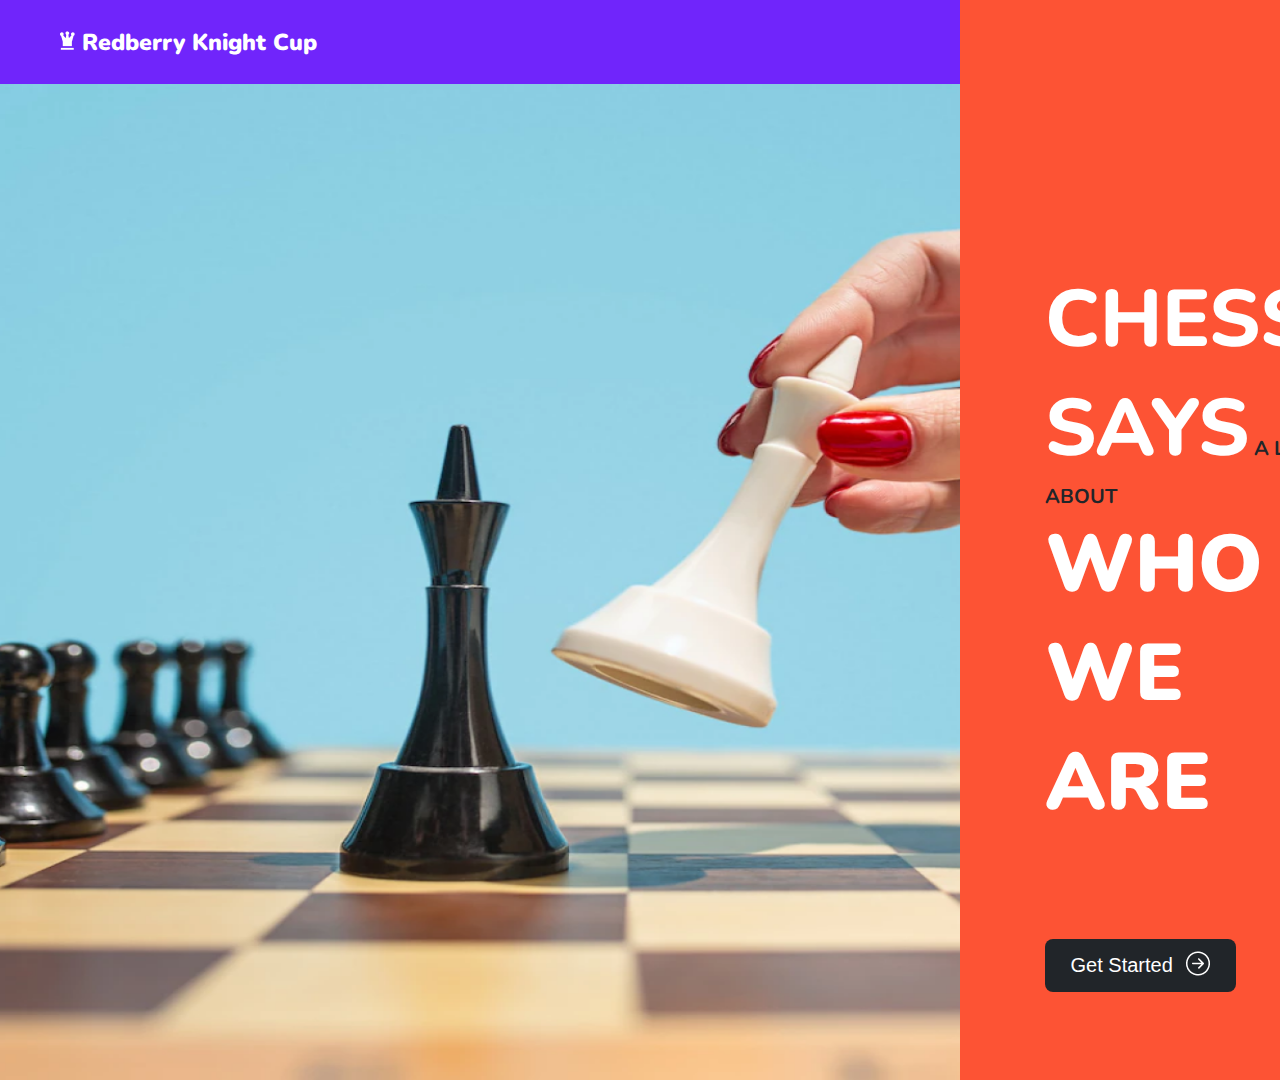
==== index.html @ a1aae418 "I just improved first page and changed second page's left side" ====
<!DOCTYPE html>
<html lang="en">
  <head>
    <meta charset="UTF-8" />
    <meta http-equiv="X-UA-Compatible" content="IE=edge" />
    <meta name="viewport" content="width=device-width, initial-scale=1.0" />
    <title>Document</title>
    <link rel="stylesheet" href="css/style.css" />
  </head>
  <body>
    <div class="container">
      <div class="left-top">
        <h3><img src="/icons/Vector1.png" alt="logo" /> Redberry Knight Cup</h3>
      </div>

      <div class="right-top"></div>

      <div class="left-bottom">
        <img
          src="/images/Landing page- scrolling photo.png"
          alt="Landing page"
        />
      </div>

      <div class="right-bottom">
        <div class="text-block">
          <span id="text-1">CHESS SAYS</span>
          <span id="text-2">A LOT ABOUT</span>
          <div id="text-3">WHO WE ARE</div>
        </div>

        <div class="button-block">
          <button type="button" class="button" id="get-started">
            <span class="button-text">Get Started</span>
            <span class="button-icon">
              <img src="/icons/Vector2.png" alt="click" />
            </span>
          </button>
        </div>
      </div>
    </div>
    <script src="js/script.js"></script>
  </body>
</html>
---- css/style.css ----
@import url('https://fonts.googleapis.com/css2?family=Nunito:ital,wght@0,200;0,300;0,400;0,500;0,600;0,700;0,800;0,900;1,200;1,300;1,400;1,500;1,600;1,700;1,800;1,900&family=Roboto:wght@700&display=swap');

* {
    margin: 0;
    padding: 0;
    box-sizing: border-box;
  }

body{
    font-family: 'Nunito', sans-serif;
    height: 100vh;
    overflow: hidden;
}

.container{
    background-color: #FD5334;
   
    max-width: 1920px;
    height: 1080px;
    margin: 0 auto;
    display: grid;
    grid-template-columns: repeat(2,1fr);
    justify-items: stretch;
    align-items: stretch;
}

.left-top {
    background-color: #7025FB;
    height: 84px;
    display: flex;
    align-items: center;
    padding-left: 60px;
}
.left-top h3{
    color:#fff;
    font-size: 23px;
    font-weight: 900;
}

.left-bottom, .left-bottom img{
    width: 960px;
    height: 996px;
}

.text-block{
    margin-top: 181px;
    margin-left: 85px;
    font-size: 20px;
    font-weight: 700;
    color: #212529;
}

#text-1{
    font-size: 80px;
    color: #fff;
    font-weight: 800;
}

#text-3{
    font-size: 80px;
    color: #fff;
    font-weight: 900;
}

.button{
    margin-top: 102px;
    margin-left: 85px;
    background-color: #212529;
    border: 4px solid transparent;
    border-radius: 6px;
    width: 191px;
    height: 53px;
    border-radius: 8px;
    border:0;
}

.button-text, .button-icon{
    color: #fff;
    margin: 0 auto;
    vertical-align: middle;
    align-items: flex-start;
    font-size: 20px;
    font-weight: 400;
    font-family: sans-serif;
}
.button-icon{
    padding-left: 10px;
}
.button:hover{
    border: 4px solid #C2A5F9;
    width: 199px;
    height: 61px;
    margin-top: 98px;
    margin-left: 81px;
}
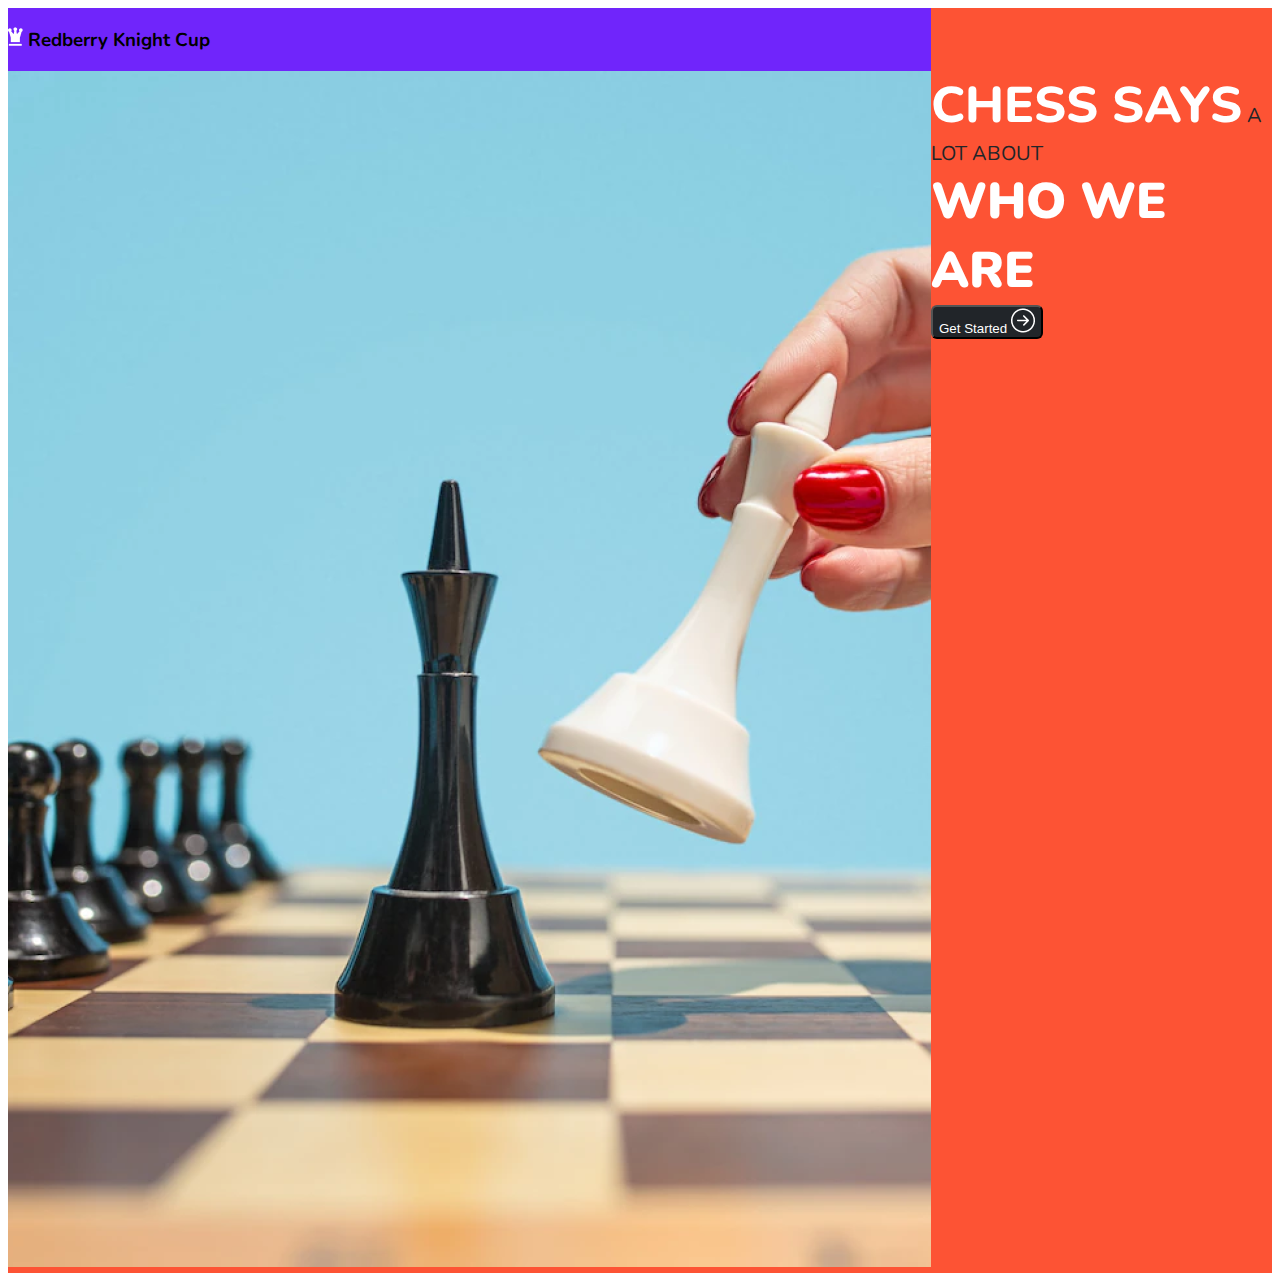
==== commit 04660cb1: "adding first page with get started button and small changes in other pages" ====
--- a/index.html
+++ b/index.html
@@ -1,44 +1,43 @@
-<!DOCTYPE html>
-<html lang="en">
-  <head>
-    <meta charset="UTF-8" />
-    <meta http-equiv="X-UA-Compatible" content="IE=edge" />
-    <meta name="viewport" content="width=device-width, initial-scale=1.0" />
-    <title>Document</title>
-    <link rel="stylesheet" href="css/style.css" />
-  </head>
-  <body>
-    <div class="container">
-      <div class="left-top">
-        <h3><img src="/icons/Vector1.png" alt="logo" /> Redberry Knight Cup</h3>
-      </div>
-
-      <div class="right-top"></div>
-
-      <div class="left-bottom">
-        <img
-          src="/images/Landing page- scrolling photo.png"
-          alt="Landing page"
-        />
-      </div>
-
-      <div class="right-bottom">
-        <div class="text-block">
-          <span id="text-1">CHESS SAYS</span>
-          <span id="text-2">A LOT ABOUT</span>
-          <div id="text-3">WHO WE ARE</div>
-        </div>
-
-        <div class="button-block">
-          <button type="button" class="button" id="get-started">
-            <span class="button-text">Get Started</span>
-            <span class="button-icon">
-              <img src="/icons/Vector2.png" alt="click" />
-            </span>
-          </button>
-        </div>
-      </div>
-    </div>
-    <script src="js/script.js"></script>
-  </body>
-</html>
+<!DOCTYPE html>
+<html lang="en">
+  <head>
+    <meta charset="UTF-8" />
+    <meta http-equiv="X-UA-Compatible" content="IE=edge" />
+    <meta name="viewport" content="width=device-width, initial-scale=1.0" />
+    <title>Document</title>
+    <link rel="stylesheet" href="css/style.css" />
+  </head>
+  <body>
+    <div class="container">
+      <div class="left-top">
+        <h3><img src="/icons/Vector1.png" alt="logo" /> Redberry Knight Cup</h3>
+      </div>
+
+      <div class="right-top"></div>
+
+      <div class="left-bottom">
+        <img
+          src="/images/Landing page- scrolling photo.png"
+          alt="Landing page"
+        />
+      </div>
+
+      <div class="right-bottom">
+        <div class="text-block">
+          <span id="text-1">CHESS SAYS</span>
+          <span id="text-2">A LOT ABOUT</span>
+          <div id="text-3">WHO WE ARE</div>
+        </div>
+
+        <div class="button-block">
+          <button type="button" class="button">
+            <span class="button-text">Get Started</span>
+            <span class="button-icon">
+              <img src="/icons/Vector2.png" alt="click" />
+            </span>
+          </button>
+        </div>
+      </div>
+    </div>
+  </body>
+</html>
--- a/css/style.css
+++ b/css/style.css
@@ -1,95 +1,50 @@
-@import url('https://fonts.googleapis.com/css2?family=Nunito:ital,wght@0,200;0,300;0,400;0,500;0,600;0,700;0,800;0,900;1,200;1,300;1,400;1,500;1,600;1,700;1,800;1,900&family=Roboto:wght@700&display=swap');
-
-* {
-    margin: 0;
-    padding: 0;
-    box-sizing: border-box;
-  }
-
-body{
-    font-family: 'Nunito', sans-serif;
-    height: 100vh;
-    overflow: hidden;
-}
-
-.container{
-    background-color: #FD5334;
-   
-    max-width: 1920px;
-    height: 1080px;
-    margin: 0 auto;
-    display: grid;
-    grid-template-columns: repeat(2,1fr);
-    justify-items: stretch;
-    align-items: stretch;
-}
-
-.left-top {
-    background-color: #7025FB;
-    height: 84px;
-    display: flex;
-    align-items: center;
-    padding-left: 60px;
-}
-.left-top h3{
-    color:#fff;
-    font-size: 23px;
-    font-weight: 900;
-}
-
-.left-bottom, .left-bottom img{
-    width: 960px;
-    height: 996px;
-}
-
-.text-block{
-    margin-top: 181px;
-    margin-left: 85px;
-    font-size: 20px;
-    font-weight: 700;
-    color: #212529;
-}
-
-#text-1{
-    font-size: 80px;
-    color: #fff;
-    font-weight: 800;
-}
-
-#text-3{
-    font-size: 80px;
-    color: #fff;
-    font-weight: 900;
-}
-
-.button{
-    margin-top: 102px;
-    margin-left: 85px;
-    background-color: #212529;
-    border: 4px solid transparent;
-    border-radius: 6px;
-    width: 191px;
-    height: 53px;
-    border-radius: 8px;
-    border:0;
-}
-
-.button-text, .button-icon{
-    color: #fff;
-    margin: 0 auto;
-    vertical-align: middle;
-    align-items: flex-start;
-    font-size: 20px;
-    font-weight: 400;
-    font-family: sans-serif;
-}
-.button-icon{
-    padding-left: 10px;
-}
-.button:hover{
-    border: 4px solid #C2A5F9;
-    width: 199px;
-    height: 61px;
-    margin-top: 98px;
-    margin-left: 81px;
+@import url('https://fonts.googleapis.com/css2?family=Nunito:wght@400;700&family=Roboto:wght@700&display=swap');
+
+body{
+    font-family: nunito;
+}
+
+.container{
+    background-color: #FD5334;
+    max-width: 1920px;
+    margin: 0 auto;
+    display: grid;
+    grid-template-columns: repeat(2,1fr);
+    justify-items: stretch;
+    align-items: stretch;
+}
+
+.left-top {
+    background-color: #7025FB;
+}
+
+.left-bottom img{
+    justify-items: stretch;   
+}
+
+.text-block{
+    font-size: 20px;
+    color: #212529;
+}
+
+#text-1{
+    font-size: 50px;
+    color: #fff;
+    font-weight: 800;
+}
+
+#text-3{
+    font-size: 50px;
+    color: #fff;
+    font-weight: 900;
+}
+
+.button{
+    background-color: #212529;
+    border-radius: 6px;
+}
+
+.button-text, .button-icon{
+    color: #fff;
+    
 }